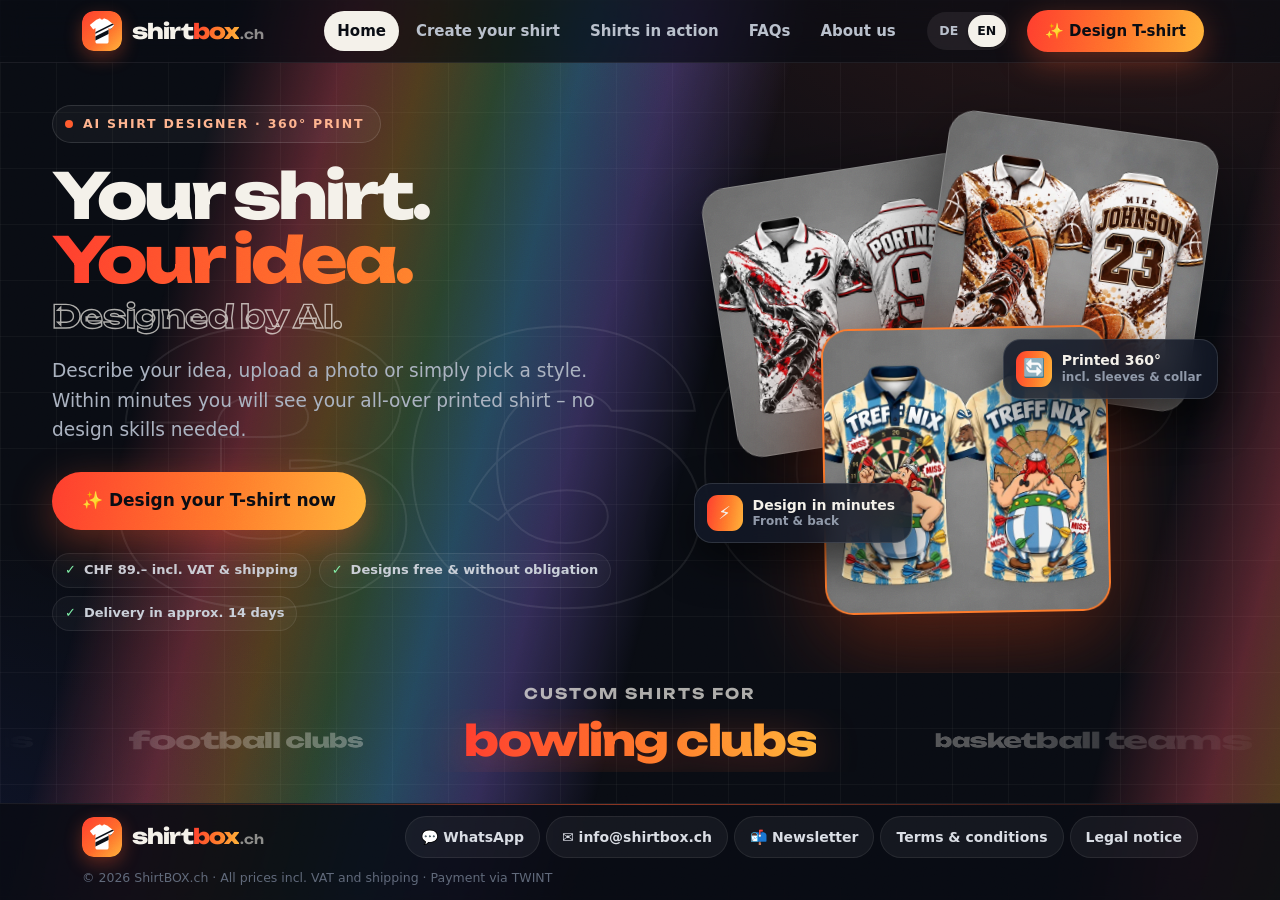
==== index.html @ 546b7f2f "Add files via upload" ====
<!DOCTYPE html>
<html lang="de-CH">
<head>
<meta charset="utf-8"/>
<meta content="width=device-width, initial-scale=1" name="viewport"/>
<meta content="ShirtBOX – Ihr eigenes 360°-Shirt, von der KI gestaltet. Idee eingeben, Entwurf ansehen, bestellen. CHF 89.– inkl. MwSt. und Versand." name="description"/>
<meta content="#090c13" name="theme-color"/>
<title>ShirtBOX · Individuelle Shirts für Sport, Freizeit und Vereine</title>
<link href="shirtbox-icon.svg" rel="icon" type="image/svg+xml"/>
<link href="schrift/unbounded-latin.woff2" rel="preload" as="font" type="font/woff2" crossorigin/>
<link href="shirtbox.css?v=20261025-raster" rel="stylesheet"/>
<link href="marke.css?v=20261025-raster" rel="stylesheet"/>
<link href="home.css?v=20261025-karussell" rel="stylesheet"/>
<script>if ("scrollRestoration" in history) history.scrollRestoration = "manual";</script>
</head>
<body class="home">
<main class="shell">
<header class="masthead">
<a aria-label="ShirtBOX.ch – Startseite" class="brand" href="index.html"><img class="logo-icon" src="shirtbox-icon.svg" alt="" width="64" height="64"/><span class="logo-word">shirt<b>box</b><small>.ch</small></span></a>
<a class="admin-spot" href="https://admin.shirtbox.ch/" rel="nofollow" tabindex="-1" aria-hidden="true"></a>
<nav aria-label="Hauptnavigation"><a aria-current="page" href="index.html">Startseite</a><a href="designhilfe.html">Shirt erstellen</a><a href="shirts-live.html">Shirts live</a><a href="faq.html">FAQs</a><a href="ueber-uns.html">Über uns</a></nav>
<a class="mobile-order-shortcut" href="bestellen.html#bestellen" hidden aria-hidden="true">Zur Bestellung</a>
<div aria-label="Sprache / Language" class="language-switch"><button data-lang="de" type="button">DE</button><button data-lang="en" type="button">EN</button></div>
<a class="btn btn-primary head-cta" href="designhilfe.html">✨ T-Shirt designen</a>
</header>

<section aria-labelledby="page-title" class="hx">
<div class="hx-grid">
<div class="hx-copy">
<p class="hx-kicker"><span class="hx-dot" aria-hidden="true"></span>KI-Shirt-Designer · 360°-Druck</p>
<h1 id="page-title"><span>Ihr Shirt.</span> <span class="hx-grad">Ihre Idee.</span> <span class="hx-outline">Von der KI gestaltet.</span></h1>
<p class="hx-lead">Beschreiben Sie Ihre Idee, laden Sie ein Foto hoch oder wählen Sie einfach einen Stil. In wenigen Minuten sehen Sie Ihr rundum bedrucktes Shirt – ganz ohne Grafikkenntnisse.</p>
<div class="hx-actions">
<a class="hx-btn hx-btn-main" href="designhilfe.html">✨ Jetzt T-Shirt designen</a></div>
<ul class="hx-facts">
<li>CHF 89.– inkl. MwSt. &amp; Versand</li>
<li>Entwürfe kostenlos &amp; unverbindlich</li>
<li>Lieferung in ca. 14 Tagen</li>
</ul>
</div>
<div class="hx-stage" aria-hidden="true">
<span class="hx-360">360°</span>
<figure class="hx-card k1"><img alt="" src="bilder/portner-vorschau.webp?v=20261024" width="800" height="800"/></figure>
<figure class="hx-card k2"><img alt="" src="bilder/mike-johnson-vorschau.webp?v=20261024" width="800" height="800"/></figure>
<figure class="hx-card k3"><img alt="" src="bilder/treff-nix-vorschau.webp?v=20261024" width="800" height="800"/></figure>
<div class="hx-badge q1"><span>⚡</span><div>Entwurf in Minuten<small>Vorder- &amp; Rückseite</small></div></div>
<div class="hx-badge q2"><span>🔄</span><div>360° bedruckt<small>inkl. Ärmel &amp; Kragen</small></div></div>
</div>
</div>
</section>

<section class="occ" aria-label="Für jeden Anlass das passende Shirt">
<p class="occ-title">Individuelle Shirts für</p>
<div class="occ-carousel"><ul class="occ-track"><li>Darts-Teams</li><li>Fussballvereine</li><li>Kegelclubs</li><li>Basketball-Teams</li><li>Handball-Teams</li><li>Turniere</li><li>Geburtstage</li><li>Polterabende</li><li>Firmenevents</li><li>Familien</li><li>Geschenke</li></ul></div>
</section>



<footer class="site-footer">
<div class="footer-inner">
<a aria-label="ShirtBOX.ch – Startseite" class="brand" href="index.html"><img class="logo-icon" src="shirtbox-icon.svg" alt="" width="64" height="64" loading="lazy"/><span class="logo-word">shirt<b>box</b><small>.ch</small></span></a>
<nav class="footer-links" aria-label="Kontakt und Rechtliches"><a class="wa" href="https://wa.me/41764690100" rel="noopener" target="_blank">💬 WhatsApp</a><a href="mailto:info@shirtbox.ch">✉️ info@shirtbox.ch</a><a href="newsletter.html">📬 Newsletter</a><a href="agb.html">AGB</a><a href="impressum.html">Impressum</a></nav>
</div>
<p class="footer-legal"><a class="footer-admin" href="https://admin.shirtbox.ch/" rel="nofollow">© 2026 ShirtBOX.ch</a> · Alle Preise inkl. MwSt. und Versand · Bezahlung per TWINT</p>
</footer>
</main>

<script defer="" src="navigation.js?v=20261023-neu"></script>
<script defer="" src="language.js?v=20261025-anlass"></script>
<script defer="" src="hero-karten.js?v=20261025-karussell"></script>
</body>
</html>
---- shirtbox.css ----
/* ShirtBOX Design-System 2026 – dunkel, sportlich, Orange.
   Gilt für alle Seiten. Designer (gestalter.css) und Bestellung (bestellung.css) bauen darauf auf.
   --ink ist die Textfarbe (hell), --solid die dunkle Füllfläche, --on-accent der Text auf Orange. */
:root{
  color-scheme:dark;
  --bg:#090c13;--surface:#121826;--surface-2:#0f141f;--ink:#f4f1ea;--ink-2:#aab2c0;--ink-3:#7d8796;
  --line:#ffffff17;--line-2:#ffffff2b;--solid:#232b3b;--on-accent:#090c13;
  --accent:#ff5b2e;--accent-hover:#ff7a54;--accent-soft:#ff5b2e24;
  --fire:linear-gradient(100deg,#ff3d2e,#ff7a2b 55%,#ffb43a);
  --blue:#7d9bff;--blue-soft:#3b5bff26;--sand:#3a3122;--mint:#3ddc8a;--mint-soft:#1f9d6126;--warn:#f4b000;--error:#ff6b5e;
  --radius:20px;--radius-sm:12px;--shadow:0 1px 0 #ffffff0a inset,0 10px 30px #00000059;--shadow-lg:0 1px 0 #ffffff0f inset,0 30px 70px #000000a6;
  --font:"Inter","Segoe UI Variable Text","Segoe UI",system-ui,-apple-system,"Helvetica Neue",Arial,sans-serif;
  --display:"Unbounded","Segoe UI Variable Display","Segoe UI",system-ui,-apple-system,"Helvetica Neue",Arial,sans-serif;
  --wrap:1180px;--gutter:clamp(16px,4vw,32px);
}
*,*::before,*::after{box-sizing:border-box}
/* Feines Raster, orange und blaue Lichtflecken hinter jeder Seite. Der Hintergrund liegt auf html, damit der Regenbogen-Wind (body::after) dazwischen Platz hat. */
html{scroll-behavior:smooth;-webkit-text-size-adjust:100%;background:linear-gradient(#ffffff09 1px,transparent 1px) 0 0/56px 56px fixed,linear-gradient(90deg,#ffffff09 1px,transparent 1px) 0 0/56px 56px fixed,radial-gradient(900px 600px at 85% -10%,#ff5b2e26,transparent 70%) fixed,radial-gradient(800px 600px at -10% 105%,#3b5bff1f,transparent 70%) fixed,var(--bg)}
body{margin:0;background:transparent;color:var(--ink);font:16px/1.6 var(--font);-webkit-font-smoothing:antialiased;overflow-x:hidden}
/* Regenbogen-Wind: feine, helle Farbschleier ziehen langsam von rechts nach links über den Hintergrund. */
body::after{content:"";position:fixed;top:-10vh;left:0;z-index:-1;width:300vw;height:120vh;pointer-events:none;
  background:repeating-linear-gradient(105deg,transparent 0,transparent 20vw,#ff5b6a52 29vw,#ffb43a4a 35vw,#9dff8a3a 41vw,#5ec8ff52 47vw,#9b7bff4a 54vw,transparent 63vw,transparent 80vw);
  animation:sbWind 26s linear infinite;will-change:transform}
@keyframes sbWind{from{transform:translate3d(0,0,0)}to{transform:translate3d(-80vw,0,0)}}
@media(prefers-reduced-motion:reduce){body::after{animation:none}}
/* Feiner 360°-Schriftzug als Wasserzeichen hinter allen Seiten (bleibt beim Scrollen stehen). */
html::after{content:"360°";position:fixed;left:50%;top:52%;z-index:-1;transform:translate(-50%,-50%);pointer-events:none;user-select:none;
  font-family:"Unbounded","Segoe UI",system-ui,sans-serif;font-size:clamp(120px,28vw,560px);font-weight:900;letter-spacing:-.06em;line-height:1;white-space:nowrap;
  color:transparent;-webkit-text-stroke:2px #ffffff14}
@media(max-width:700px){html::after{font-size:36vw;-webkit-text-stroke:1.5px #ffffff1f}}
/* Feine Körnung gegen den sterilen Look. */
body::before{content:"";position:fixed;inset:0;z-index:200;pointer-events:none;opacity:.07;mix-blend-mode:overlay;background-image:url("data:image/svg+xml,%3Csvg xmlns='http://www.w3.org/2000/svg' width='160' height='160'%3E%3Cfilter id='n'%3E%3CfeTurbulence type='fractalNoise' baseFrequency='.85' numOctaves='3' stitchTiles='stitch'/%3E%3C/filter%3E%3Crect width='100%25' height='100%25' filter='url(%23n)'/%3E%3C/svg%3E")}
img,video{max-width:100%;height:auto}
a{color:#ff9a6e;text-underline-offset:3px}
a:hover{color:var(--ink)}
h1,h2,h3{font-family:var(--display);color:var(--ink);line-height:1.08;letter-spacing:-.03em;margin:0 0 .5em}
h1{font-size:clamp(32px,5vw,60px);font-weight:800;letter-spacing:-.05em}
h2{font-size:clamp(24px,3.4vw,42px);font-weight:800;letter-spacing:-.045em}
h3{font-size:20px;font-weight:750;letter-spacing:-.01em}
p{margin:0 0 1em}
[hidden]{display:none!important}
:focus-visible{outline:3px solid var(--blue);outline-offset:3px;border-radius:6px}
html[lang=en] [data-only=de],html:not([lang=en]) [data-only=en]{display:none!important}
.sr-only{position:absolute!important;width:1px;height:1px;overflow:hidden;clip:rect(0 0 0 0);white-space:nowrap}
.trap{position:absolute!important;left:-9999px;width:1px;height:1px;overflow:hidden}
.wrap{max-width:var(--wrap);margin:0 auto;padding:0 var(--gutter)}
.shell{display:block}

/* Knöpfe */
.btn{display:inline-flex;align-items:center;justify-content:center;gap:8px;min-height:52px;padding:0 26px;border:0;border-radius:999px;font:inherit;font-size:17px;font-weight:800;text-decoration:none;cursor:pointer;transition:transform .15s,background .15s,box-shadow .15s}
.btn-primary{background:var(--fire);color:var(--on-accent);box-shadow:0 10px 32px #ff5b2e59}
.btn-primary:hover{background:var(--fire);color:var(--on-accent);transform:translateY(-2px);box-shadow:0 16px 44px #ff5b2e80}
.btn-dark{background:var(--solid);color:#fff}
.btn-dark:hover{background:#2a3346;color:#fff;transform:translateY(-2px)}
.btn-ghost{background:transparent;color:var(--ink);box-shadow:inset 0 0 0 2px var(--line-2)}
.btn-ghost:hover{box-shadow:inset 0 0 0 2px var(--ink);color:var(--ink)}
.btn-lg{min-height:60px;padding:0 32px;font-size:18px}
.kicker,.hero-kicker,.result-label{display:inline-flex;align-items:center;gap:8px;margin:0 0 14px;padding:6px 12px;border-radius:999px;background:var(--accent-soft);color:#ffb48f;font-size:12.5px;font-weight:800;letter-spacing:.08em;text-transform:uppercase}

/* Kopfzeile */
.masthead{position:sticky;top:0;z-index:100;display:flex;align-items:center;gap:18px;max-width:none;margin:0;padding:10px max(var(--gutter),calc((100vw - var(--wrap))/2 + var(--gutter)));background:#090c13b8;backdrop-filter:saturate(1.4) blur(14px);-webkit-backdrop-filter:saturate(1.4) blur(14px);border-bottom:1px solid #ffffff12}
.masthead nav{display:flex;align-items:center;gap:4px;margin-left:auto}
.masthead nav a{padding:8px 13px;border-radius:999px;color:var(--ink-2);font-size:15px;font-weight:650;text-decoration:none;white-space:nowrap;transition:background .15s,color .15s}
.masthead nav a:hover{background:#ffffff12;color:var(--ink)}
.masthead nav a[aria-current=page]{background:var(--ink);color:var(--bg)}
.masthead nav .order-return-link{background:var(--mint-soft);color:#7ff0a8}
.masthead nav .order-return-link:hover{background:#1d4a35;color:#7ff0a8}
.mobile-order-shortcut{display:none!important}
.language-switch{display:flex;flex:none;padding:3px;border-radius:999px;background:#ffffff12}
.language-switch button{min-width:38px;min-height:32px;padding:0 9px;border:0;border-radius:999px;background:transparent;color:var(--ink-2);font:inherit;font-size:12.5px;font-weight:800;cursor:pointer}
.language-switch button.active{background:var(--ink);color:var(--bg);box-shadow:0 1px 3px #00000066}
.head-cta{flex:none;min-height:42px;padding:0 18px;font-size:15px}
@media(max-width:1040px){.head-cta{display:none}}
@media(max-width:860px){
  .masthead{flex-wrap:wrap;gap:8px 12px;padding-top:8px;padding-bottom:6px}
  .language-switch{margin-left:auto}
  .masthead nav{order:3;width:calc(100% + 2*var(--gutter));margin:0 calc(-1*var(--gutter));padding:2px var(--gutter) 4px;overflow-x:auto;scrollbar-width:none;gap:6px}
  .masthead nav::-webkit-scrollbar{display:none}
  .masthead nav a{padding:7px 13px;font-size:14px;background:#ffffff0d}
}

/* Logo und Fusszeile: siehe marke.css */

/* Abschnitte */
.section{padding:clamp(56px,8vw,104px) 0}
.section-head{max-width:720px;margin:0 auto clamp(28px,4vw,48px);text-align:center}
.section-head p{color:var(--ink-2);font-size:clamp(16px,1.6vw,19px)}
.section-cta{display:flex;justify-content:center;gap:12px;flex-wrap:wrap;margin-top:clamp(28px,4vw,44px)}
.section-white{background:var(--surface)}
.section-dark{background:var(--solid);color:#d5dbe3}
.section-dark h2,.section-dark h3{color:#fff}

/* Startseite – Hero */
.hero{position:relative;overflow:hidden;padding:clamp(36px,6vw,80px) 0 clamp(48px,7vw,96px)}
.hero::before{content:"";position:absolute;inset:-30% -10% auto auto;width:720px;height:720px;border-radius:50%;background:radial-gradient(circle,#ff5b2e2e,transparent 65%);pointer-events:none}
.hero::after{content:"";position:absolute;inset:auto auto -40% -15%;width:640px;height:640px;border-radius:50%;background:radial-gradient(circle,#2457e61f,transparent 65%);pointer-events:none}
.hero-grid{position:relative;z-index:1;display:grid;grid-template-columns:1.05fr .95fr;gap:clamp(28px,5vw,64px);align-items:center}
.hero h1 .hl{background:linear-gradient(100deg,var(--accent),#ff9a3d);-webkit-background-clip:text;background-clip:text;color:transparent}
.hero-lead{max-width:560px;color:var(--ink-2);font-size:clamp(17px,1.8vw,20px)}
.hero-actions{display:flex;flex-wrap:wrap;gap:12px;margin:28px 0 26px}
.hero-facts{display:flex;flex-wrap:wrap;gap:8px 20px;margin:0;padding:0;list-style:none;color:var(--ink-2);font-size:14.5px;font-weight:600}
.hero-facts li::before{content:"✓";display:inline-grid;place-items:center;width:20px;height:20px;margin-right:7px;border-radius:50%;background:var(--mint-soft);color:var(--mint);font-size:12px;font-weight:900}
.hero-visual{position:relative;height:clamp(340px,40vw,500px)}
.hero-card{position:absolute;width:62%;margin:0;border-radius:22px;overflow:hidden;background:#737373;box-shadow:var(--shadow-lg);border:6px solid #fff}
.hero-card img{display:block;width:100%;aspect-ratio:1/1;object-fit:cover}
.hero-card.c1{left:0;top:12%;transform:rotate(-7deg)}
.hero-card.c2{right:0;top:0;transform:rotate(6deg)}
.hero-card.c3{left:21%;bottom:0;width:58%;transform:rotate(-1deg);z-index:2}
.hero-badge{position:absolute;z-index:3;display:flex;align-items:center;gap:10px;padding:10px 14px;border-radius:16px;background:#fff;box-shadow:var(--shadow-lg);font-size:14px;font-weight:700;line-height:1.25;animation:float 5s ease-in-out infinite}
.hero-badge span{font-size:22px}
.hero-badge small{display:block;color:var(--ink-3);font-weight:600;font-size:12px}
.hero-badge.b1{left:-4%;bottom:16%}
.hero-badge.b2{right:-2%;top:46%;animation-delay:-2.5s}
@keyframes float{50%{transform:translateY(-8px)}}
@media(prefers-reduced-motion:reduce){.hero-badge{animation:none}}
@media(max-width:900px){
  .hero-grid{grid-template-columns:1fr}
  .hero-copy{text-align:center}
  .hero-lead{margin-left:auto;margin-right:auto}
  .hero-actions,.hero-facts{justify-content:center}
  .hero-visual{max-width:460px;width:100%;margin:0 auto;height:min(92vw,420px)}
}
@media(max-width:520px){.hero-actions .btn{width:100%}.hero-badge.b1{left:0}.hero-badge.b2{right:0}}

/* Schritte */
.steps{display:grid;grid-template-columns:repeat(3,1fr);gap:18px;margin:0;padding:0;list-style:none;counter-reset:step}
.step{position:relative;padding:30px 26px 28px;border-radius:var(--radius);background:var(--surface);border:1px solid var(--line);box-shadow:var(--shadow)}
.step-num{display:grid;place-items:center;width:52px;height:52px;margin-bottom:18px;border-radius:16px;background:var(--solid);color:#fff;font-family:var(--display);font-size:24px;font-weight:850}
.step:nth-child(2) .step-num{background:var(--fire);color:var(--on-accent)}
.step:nth-child(3) .step-num{background:var(--blue)}
.step p{margin:0;color:var(--ink-2)}
.step-emoji{position:absolute;top:24px;right:24px;font-size:30px}
@media(max-width:820px){.steps{grid-template-columns:1fr}}

/* Anlässe */
.chips{display:flex;flex-wrap:wrap;justify-content:center;gap:10px;max-width:900px;margin:0 auto}
.chip{display:inline-flex;align-items:center;gap:8px;padding:11px 18px;border-radius:999px;background:var(--surface);border:1px solid var(--line);box-shadow:var(--shadow);font-weight:700;font-size:15.5px;color:var(--ink);text-decoration:none;transition:transform .15s,border-color .15s}
.chip:hover{transform:translateY(-2px);border-color:var(--accent);color:var(--ink)}

/* Karussell */
.box-carousel{max-width:100%;margin:0 auto}
.box-stage{position:relative;height:clamp(300px,36vw,440px);max-width:980px;margin:0 auto;overflow:hidden}
.box-gallery{position:absolute;inset:0;touch-action:pan-y;outline-offset:-5px}
.box-item{position:absolute;left:50%;top:10px;width:clamp(170px,26vw,290px);height:clamp(240px,30vw,360px);padding:0;border:0;background:transparent;cursor:pointer;will-change:transform}
.box-item img{display:block;width:100%;height:100%;object-fit:contain;filter:drop-shadow(0 18px 22px #0e1a2b33)}
.carousel-hint{margin:10px 0 0;text-align:center;color:var(--ink-3);font-size:14px}
.box-viewer{width:min(1000px,96vw);max-height:92vh;padding:16px;border:0;border-radius:24px;background:var(--surface);box-shadow:var(--shadow-lg)}
.box-viewer::backdrop{background:#0e1a2bd9;backdrop-filter:blur(4px)}
.box-viewer-top{display:flex;justify-content:flex-end}
.box-viewer-top button{min-height:44px;padding:0 18px;border:0;border-radius:999px;background:var(--solid);color:#fff;font:inherit;font-weight:700;cursor:pointer}
.box-viewer-images{text-align:center}
.box-viewer-images figure{margin:0}
.box-viewer-images img{width:auto;max-width:100%;max-height:76vh;object-fit:contain}
@media(max-width:600px){.box-stage{height:290px}.box-item{width:180px;height:240px}}

/* Qualität */
.features{display:grid;grid-template-columns:repeat(4,1fr);gap:16px}
.feature{padding:26px 22px;border-radius:var(--radius);background:#ffffff0d;border:1px solid #ffffff1a}
.feature-icon{display:grid;place-items:center;width:48px;height:48px;margin-bottom:16px;border-radius:14px;background:#ffffff14;font-size:24px}
.feature h3{font-size:18px;margin-bottom:6px}
.feature p{margin:0;color:#aab4c2;font-size:15px}
.section-dark .kicker{background:#ff5b2e26;color:#ff9a7a}
.section-dark .section-head p{color:#aab4c2}
.live-teaser{display:flex;align-items:center;justify-content:space-between;gap:20px;flex-wrap:wrap;margin-top:24px;padding:22px 26px;border-radius:var(--radius);background:var(--fire);color:var(--on-accent)}
.live-teaser strong{display:block;font-size:20px}
.live-teaser p{margin:0;font-weight:600}
@media(max-width:960px){.features{grid-template-columns:1fr 1fr}}
@media(max-width:520px){.features{grid-template-columns:1fr}}

/* Preise */
.pricing{display:grid;grid-template-columns:1fr 1fr;gap:20px;max-width:940px;margin:0 auto}
.price-card{padding:32px;border-radius:24px;background:var(--surface);border:1px solid var(--line);box-shadow:var(--shadow)}
.price-card.main{background:var(--solid);color:#d5dbe3;border-color:var(--ink)}
.price-card.main h3{color:#fff}
.price-big{display:flex;align-items:baseline;gap:10px;margin:8px 0 4px;font-family:var(--display);font-size:clamp(46px,6vw,64px);font-weight:850;letter-spacing:-.04em;color:#fff;line-height:1}
.price-big small{font-size:17px;font-weight:600;letter-spacing:0;color:#aab4c2}
.price-list{margin:22px 0 26px;padding:0;list-style:none}
.price-list li{display:flex;gap:10px;padding:7px 0;font-size:15.5px}
.price-list li::before{content:"✓";color:var(--accent);font-weight:900}
.price-table{width:100%;border-collapse:collapse;font-size:16px}
.price-table td{padding:12px 0;border-bottom:1px solid var(--line)}
.price-table td:last-child{text-align:right;font-weight:800}
.price-table tr:last-child td{border-bottom:0}
.price-note{margin:16px 0 0;color:var(--ink-3);font-size:14px}
.price-card .btn{width:100%}
@media(max-width:760px){.pricing{grid-template-columns:1fr}.price-card{padding:26px 22px}}

/* Fragen (Akkordeon, überall gleich) */
.faq-list{max-width:820px;margin:0 auto}
details{border-bottom:1px solid var(--line)}
details summary{position:relative;display:block;padding:20px 48px 20px 0;font-weight:750;font-size:17px;cursor:pointer;list-style:none}
details summary::-webkit-details-marker{display:none}
details summary::after{content:"+";position:absolute;right:4px;top:50%;display:grid;place-items:center;width:32px;height:32px;margin-top:-16px;border-radius:50%;background:#ffffff12;font-size:20px;font-weight:500;transition:transform .2s,background .2s}
details[open] summary::after{transform:rotate(45deg);background:var(--fire);color:var(--on-accent)}
details>p{margin:0 0 20px;color:var(--ink-2)}

/* Abschluss-Band */
.cta-band{position:relative;overflow:hidden;padding:clamp(48px,7vw,80px) clamp(24px,5vw,64px);border-radius:32px;background:var(--solid);color:#c5ccd6;text-align:center}
.cta-band::before{content:"";position:absolute;inset:-50% -20% auto auto;width:560px;height:560px;border-radius:50%;background:radial-gradient(circle,#ff5b2e55,transparent 65%)}
.cta-band>*{position:relative}
.cta-band h2{color:#fff}
.cta-band p{max-width:560px;margin:0 auto 28px;font-size:18px}
.cta-band .help{margin:22px 0 0;font-size:15px}
.cta-band .help a{color:#fff}

/* FAQ-Seite */
.page-head{padding:clamp(36px,6vw,72px) 0 clamp(24px,4vw,40px);text-align:center}
.page-head p{max-width:640px;margin:0 auto;color:var(--ink-2);font-size:clamp(16px,1.6vw,19px)}
.faq{max-width:var(--wrap);margin:0 auto;padding:0 var(--gutter) clamp(56px,8vw,96px)}
.faq-head{padding:clamp(36px,6vw,64px) 0 clamp(24px,4vw,40px);text-align:center}
.faq-head p{color:var(--ink-2);font-size:clamp(16px,1.6vw,19px)}
.faq-grid{display:grid;grid-template-columns:minmax(0,1fr) 340px;gap:28px;align-items:start}
.faq-panel{margin-bottom:18px;padding:8px 28px 8px;border-radius:var(--radius);background:var(--surface);border:1px solid var(--line);box-shadow:var(--shadow)}
.faq-panel h2{margin:22px 0 4px;font-size:22px;letter-spacing:-.02em}
.faq-panel details:last-child{border-bottom:0}
.faq-aside{position:sticky;top:96px;padding:28px;border-radius:24px;background:var(--solid);color:#c5ccd6}
.faq-aside h2{color:#fff;font-size:26px}
.faq-price{display:grid;gap:2px;margin:18px 0 22px;padding:16px;border-radius:16px;background:#ffffff0d}
.faq-price strong{font-family:var(--display);font-size:36px;color:#fff;letter-spacing:-.03em}
.faq-price span{font-size:14px}
.faq-cta,.faq-contact{display:flex;align-items:center;justify-content:center;min-height:52px;border-radius:999px;font-weight:800;text-decoration:none}
.faq-cta{background:var(--fire);color:var(--on-accent)}
.faq-cta:hover{background:var(--fire);color:var(--on-accent)}
.faq-contact{margin-top:10px;color:#fff;box-shadow:inset 0 0 0 2px #ffffff33}
.faq-contact:hover{color:#fff;box-shadow:inset 0 0 0 2px #fff}
@media(max-width:900px){.faq-grid{grid-template-columns:1fr}.faq-aside{position:static}.faq-panel{padding:6px 18px}}

/* Shirts live */
.live{display:grid;grid-template-columns:minmax(0,.9fr) minmax(0,1.1fr);gap:clamp(28px,5vw,64px);align-items:center;max-width:var(--wrap);margin:0 auto;padding:clamp(36px,6vw,80px) var(--gutter)}
.live-video video{display:block;width:100%;height:auto;aspect-ratio:720/966;object-fit:cover;border-radius:28px;background:var(--solid);box-shadow:var(--shadow-lg)}
.live-lead{color:var(--ink-2);font-size:clamp(17px,1.8vw,20px)}
.live-facts{display:grid;gap:12px;margin:26px 0 30px;padding:0;list-style:none}
.live-facts li{display:grid;grid-template-columns:auto 1fr;column-gap:14px;padding:16px 18px;border-radius:16px;background:var(--surface);border:1px solid var(--line)}
.live-facts li::before{content:"✓";grid-row:span 2;display:grid;place-items:center;width:34px;height:34px;border-radius:10px;background:var(--mint-soft);color:var(--mint);font-weight:900}
.live-facts strong{font-size:17px}
.live-facts span{color:var(--ink-2);font-size:15px}
.live-cta{display:inline-flex;align-items:center;min-height:58px;padding:0 30px;border-radius:999px;background:var(--fire);color:var(--on-accent);font-size:18px;font-weight:800;text-decoration:none;box-shadow:0 8px 24px #ff5b2e45}
.live-cta:hover{background:var(--fire);color:var(--on-accent)}
@media(max-width:820px){.live{grid-template-columns:1fr}.live-video{max-width:420px;margin:0 auto}.live-copy{text-align:center}.live-facts{text-align:left}}

/* Über uns */
.about-us{max-width:var(--wrap);margin:0 auto;padding:clamp(36px,6vw,72px) var(--gutter) clamp(56px,8vw,96px)}
.about-intro{display:grid;grid-template-columns:1.1fr .9fr;gap:clamp(28px,5vw,56px);align-items:center;margin-bottom:clamp(36px,5vw,64px)}
.about-portrait{margin:0}
.about-portrait img{display:block;width:100%;border-radius:28px;box-shadow:var(--shadow-lg)}
.about-portrait figcaption{margin-top:12px;color:var(--ink-3);font-size:14px;font-weight:600;text-align:center}
.about-intro-copy h2{font-size:clamp(36px,5vw,58px)}
.about-lead{font-family:var(--display);font-size:clamp(22px,2.6vw,30px);font-weight:750;line-height:1.25;letter-spacing:-.02em}
.about-intro-copy p:not(.about-lead):not(.hero-kicker){color:var(--ink-2);font-size:18px}
.about-story{display:grid;grid-template-columns:repeat(3,1fr);gap:18px}
.about-story article{padding:28px 26px;border-radius:var(--radius);background:var(--surface);border:1px solid var(--line);box-shadow:var(--shadow)}
.about-story h3{font-size:22px}
.about-story p{color:var(--ink-2);margin-bottom:.8em}
.about-story blockquote{margin:16px 0 0;padding:16px 18px;border-radius:14px;background:var(--accent-soft);color:#ffb48f;font-size:18px;font-weight:750}
.about-finish{margin-top:clamp(36px,5vw,56px);padding:clamp(36px,6vw,64px) 24px;border-radius:32px;background:var(--solid);color:#c5ccd6;text-align:center;font-size:18px}
.about-finish p{margin:0 0 6px}
.about-motto{margin-top:18px!important;font-family:var(--display);font-size:clamp(26px,3.6vw,42px);font-weight:850;letter-spacing:-.03em;color:#fff}
.about-game-on{color:var(--accent);font-size:22px;font-weight:800}
@media(max-width:900px){.about-intro,.about-story{grid-template-columns:1fr}}

/* Rechtliches und Danke */
.legal-page,.result{width:calc(100% - 2*var(--gutter));max-width:820px;margin:clamp(28px,5vw,56px) auto clamp(56px,8vw,96px);padding:clamp(28px,5vw,48px);border-radius:24px;background:var(--surface);border:1px solid var(--line);box-shadow:var(--shadow)}
.legal-page h1,.result h1{font-size:clamp(32px,5vw,48px)}
.legal-page h2{margin-top:32px;font-size:22px;letter-spacing:-.02em}
.legal-page section h2:first-child{margin-top:28px}
.legal-page p{color:var(--ink-2)}
.legal-back,.top-home-link{display:inline-block;margin-bottom:18px;color:var(--ink-3);font-weight:700;text-decoration:none}
.legal-back:hover{color:var(--ink)}
.legal-draft{padding:14px 16px;border-radius:12px;background:#3a2f12;border:1px solid #7a6420;color:#ffd67a!important}
.seller-address{margin:12px 0;padding:16px 18px;border-radius:14px;background:var(--surface-2);border:1px solid var(--line);font-style:normal;line-height:1.6}
.legal-actions{display:flex;flex-wrap:wrap;gap:8px 16px;margin-top:32px;padding-top:20px;border-top:1px solid var(--line)}
.result{text-align:center}
.result .top-home-link{display:none}
.result p{color:var(--ink-2);font-size:18px}
.result strong{color:var(--ink)}
.result-icon{display:grid;place-items:center;width:84px;height:84px;margin:0 auto 18px;border-radius:50%;background:var(--mint-soft);font-size:42px}
.thankyou-steps{display:grid;gap:10px;max-width:520px;margin:28px auto;padding:0;list-style:none;text-align:left}
.thankyou-steps li{display:flex;gap:14px;align-items:flex-start;padding:16px 18px;border-radius:16px;background:var(--surface-2);border:1px solid var(--line);font-size:16px;color:var(--ink-2)}
.thankyou-steps b{display:grid;place-items:center;flex:none;width:30px;height:30px;border-radius:50%;background:var(--solid);color:#fff;font-size:14px}
.result-actions{display:flex;justify-content:center;flex-wrap:wrap;gap:12px;margin-top:24px}

/* Formular-Grundlagen */
input,select,textarea,button{font:inherit;color:inherit}
input:not([type]),input[type=text],input[type=email],input[type=tel],input[type=number],select,textarea{width:100%;min-height:50px;padding:12px 14px;border:1.5px solid var(--line-2);border-radius:var(--radius-sm);background:var(--surface);color:var(--ink);font-size:16px;line-height:1.4;transition:border-color .15s,box-shadow .15s}
input:focus,select:focus,textarea:focus{outline:0;border-color:var(--blue);box-shadow:0 0 0 4px #2457e626}
input::placeholder,textarea::placeholder{color:#9aa2ae}
select{appearance:none;-webkit-appearance:none;padding-right:38px;background-image:url("data:image/svg+xml,%3Csvg xmlns='http://www.w3.org/2000/svg' width='12' height='8' viewBox='0 0 12 8'%3E%3Cpath d='M1 1l5 5 5-5' fill='none' stroke='%23f4f1ea' stroke-width='2'/%3E%3C/svg%3E");background-repeat:no-repeat;background-position:right 14px center}
input[type=checkbox]{accent-color:var(--mint)}
---- marke.css ----
/* ShirtBOX Marke – Logo und Fusszeile, auf allen Seiten gleich. */
@font-face{font-family:"Unbounded";font-style:normal;font-weight:500 900;font-display:swap;src:url(schrift/unbounded-latin.woff2) format("woff2")}

/* Logo: Symbol + Wortmarke. Farbe der Wortmarke folgt dem Hintergrund (currentColor). */
.brand{display:inline-flex;align-items:center;gap:10px;flex:none;color:#f4f1ea;text-decoration:none!important}
.brand:hover{color:inherit}
.logo-icon{display:block;width:40px;height:40px;flex:none;border-radius:12px;box-shadow:0 6px 18px #ff5b2e55;transition:transform .35s cubic-bezier(.3,1.6,.5,1)}
.brand:hover .logo-icon{transform:rotate(-8deg) scale(1.06)}
.logo-word{font-family:"Unbounded","Segoe UI",system-ui,sans-serif;font-size:21px;font-weight:800;letter-spacing:-.04em;line-height:1;white-space:nowrap}
.logo-word b{font-weight:800;background:linear-gradient(100deg,#ff3d2e,#ff7a2b 55%,#ffb43a);-webkit-background-clip:text;background-clip:text;color:transparent}
.logo-word small{margin-left:1px;font-size:.62em;font-weight:600;letter-spacing:0;opacity:.55}
/* Ältere dunkle Seite (Eigenes Bild): helle Wortmarke, Fremdstile der alten Fusszeile neutralisieren. */
body.simple-home .brand{color:#f4f1ea!important}
body.simple-home .site-footer{position:relative!important;bottom:auto!important;display:block!important;max-width:none!important;margin:40px 0 0!important;padding:0!important;border:0!important;border-radius:0!important;box-shadow:none!important;background:#090c13!important;font-size:inherit!important}
body.simple-home{background:linear-gradient(#ffffff09 1px,transparent 1px) 0 0/56px 56px fixed,linear-gradient(90deg,#ffffff09 1px,transparent 1px) 0 0/56px 56px fixed,radial-gradient(900px 600px at 85% -10%,#ff5b2e26,transparent 70%),radial-gradient(800px 600px at -10% 105%,#3b5bff1f,transparent 70%) fixed,#090c13!important}
body.simple-home .site-footer .brand,body.simple-home .site-footer .logo-word{color:#f4f1ea!important;opacity:1!important}
body.simple-home .footer-inner{justify-content:space-between!important;text-align:left!important}
body.simple-home .footer-legal{text-align:left!important}
body.simple-home [data-lang].active{background:#ff7a2b!important;border-color:#ff7a2b!important;color:#090c13!important}
@media(max-width:860px){.logo-icon{width:34px;height:34px;border-radius:10px}.logo-word{font-size:18px}}

/* Fusszeile: eine schlanke Zeile – Logo, Kontakt, Rechtliches. */
.site-footer{position:relative;margin:0;background:#090c13;color:#9aa3b2;overflow:hidden}
.site-footer::before{content:"";position:absolute;inset:0 0 auto;height:1px;background:linear-gradient(90deg,transparent,#ff5b2e88,transparent)}
.footer-inner{display:flex;align-items:center;justify-content:space-between;gap:20px 32px;flex-wrap:wrap;max-width:1180px;margin:0 auto;padding:34px clamp(16px,4vw,32px) 22px}
.site-footer .brand{color:#f4f1ea}
.footer-links{display:flex;flex-wrap:wrap;gap:6px}
.footer-links a{display:inline-flex;align-items:center;gap:7px;padding:9px 15px;border-radius:999px;background:#ffffff0d;border:1px solid #ffffff14;color:#d9dde4;font-size:14px;font-weight:650;text-decoration:none;transition:background .15s,border-color .15s,color .15s}
.footer-links a:hover{background:#ff5b2e;border-color:#ff5b2e;color:#090c13}
.footer-legal{max-width:1180px;margin:0 auto;padding:0 clamp(16px,4vw,32px) 28px;color:#5f6879;font-size:12.5px}
/* Unauffälliger Zugang zur Verwaltung: sieht aus wie normaler Text. */
.footer-legal .footer-admin,.footer-legal .footer-admin:hover{color:inherit!important;text-decoration:none!important;cursor:default}
@media(max-width:700px){.footer-inner{flex-direction:column;align-items:flex-start}.footer-links a{padding:8px 13px;font-size:13.5px}}
/* Fusszeile bleibt wie die Kopfzeile immer sichtbar: klebt unten am Bildschirm, bis ihr Platz am Seitenende erreicht ist. */
.site-footer{position:sticky;bottom:0;z-index:90;background:#090c13e6;-webkit-backdrop-filter:saturate(1.4) blur(14px);backdrop-filter:saturate(1.4) blur(14px);border-top:1px solid #ffffff12}
.site-footer .footer-inner{padding-top:12px;padding-bottom:10px}
.site-footer .footer-legal{padding-bottom:12px}
@media(max-width:700px){
  .site-footer .brand,.site-footer .footer-legal{display:none}
  .site-footer .footer-inner{padding:8px 12px calc(8px + env(safe-area-inset-bottom))}
  .footer-links{flex-wrap:nowrap;overflow-x:auto;width:100%;scrollbar-width:none}
  .footer-links::-webkit-scrollbar{display:none}
  .footer-links a{flex:none;padding:7px 12px;font-size:13px}
}
---- home.css ----
/* ShirtBOX Startseite – dunkel, sportlich, laut. Baut auf shirtbox.css und marke.css auf. */
body.home{
  --night:#090c13;--night-2:#121826;--paper:#f4f1ea;--muted:#9aa3b2;--muted-2:#c9cfd8;
  --fire:linear-gradient(100deg,#ff3d2e,#ff7a2b 55%,#ffb43a);
  background:transparent;color:var(--paper)}
/* Feine Körnung über der ganzen Seite gegen den "sterilen" Look. */
body.home::before{content:"";position:fixed;inset:0;z-index:200;pointer-events:none;opacity:.07;mix-blend-mode:overlay;background-image:url("data:image/svg+xml,%3Csvg xmlns='http://www.w3.org/2000/svg' width='160' height='160'%3E%3Cfilter id='n'%3E%3CfeTurbulence type='fractalNoise' baseFrequency='.85' numOctaves='3' stitchTiles='stitch'/%3E%3C/filter%3E%3Crect width='100%25' height='100%25' filter='url(%23n)'/%3E%3C/svg%3E")}
.home h1,.home h2,.home h3{color:var(--paper)}

/* Kopfzeile auf dunklem Grund */
.home .masthead{background:#090c13b8;border-bottom-color:#ffffff12}
.home .brand{color:var(--paper)}
.home .masthead nav a{color:#b9c0cc}
.home .masthead nav a:hover{background:#ffffff12;color:#fff}
.home .masthead nav a[aria-current=page]{background:var(--paper);color:var(--night)}
.home .language-switch{background:#ffffff12}
.home .language-switch button{color:#b9c0cc}
.home .language-switch button.active{background:var(--paper);color:var(--night)}
.home .head-cta{background:var(--fire);color:var(--night)}
@media(max-width:860px){.home .masthead nav a{background:#ffffff0d}}
/* Unsichtbarer Zugang zur Verwaltung: kleine Fläche direkt rechts neben dem Logo. */
.admin-spot{flex:none;align-self:stretch;width:36px;min-height:36px;margin-left:-12px;cursor:default;-webkit-tap-highlight-color:transparent}

/* Hero */
.hx{position:relative;overflow:hidden;padding:clamp(40px,6vw,84px) 0 clamp(64px,8vw,110px)}
.hx-grid{position:relative;z-index:1;display:grid;grid-template-columns:1.05fr .95fr;gap:clamp(28px,4vw,56px);align-items:center;max-width:1240px;margin:0 auto;padding:0 var(--gutter)}
.hx-kicker{display:inline-flex;align-items:center;gap:10px;margin:0 0 22px;padding:8px 16px 8px 12px;border-radius:999px;background:#ffffff0a;border:1px solid #ffffff1f;color:#ffb48f;font-size:12.5px;font-weight:800;letter-spacing:.14em;text-transform:uppercase}
.hx-dot{width:8px;height:8px;border-radius:50%;background:#ff5b2e;box-shadow:0 0 0 0 #ff5b2e99;animation:hxPulse 2s infinite}
@keyframes hxPulse{70%{box-shadow:0 0 0 10px #ff5b2e00}100%{box-shadow:0 0 0 0 #ff5b2e00}}
.hx h1{margin:0 0 26px;font-family:"Unbounded","Segoe UI",system-ui,sans-serif;font-size:clamp(36px,5.1vw,74px);font-weight:800;line-height:1.02;letter-spacing:-.05em}
.hx h1 span{display:block}
.hx-grad{background:var(--fire);-webkit-background-clip:text;background-clip:text;color:transparent;padding-bottom:.06em}
.hx-outline{margin-top:.18em;font-size:.5em;font-weight:700;letter-spacing:-.02em;color:transparent;-webkit-text-stroke:1.4px #f4f1eab3}
.hx-lead{max-width:540px;margin:0 0 30px;color:#aab2c0;font-size:clamp(16px,1.45vw,19px)}
.hx-actions{display:flex;flex-wrap:wrap;gap:12px;margin:0 0 28px}
.hx-btn{position:relative;display:inline-flex;align-items:center;justify-content:center;min-height:58px;padding:0 30px;border-radius:999px;font-size:17px;font-weight:800;text-decoration:none;overflow:hidden;transition:transform .2s,box-shadow .2s}
.hx-btn-main{background:var(--fire);color:var(--night);box-shadow:0 12px 40px #ff5b2e59}
.hx-btn-main::after{content:"";position:absolute;inset:0;background:linear-gradient(110deg,transparent 30%,#ffffff8c 50%,transparent 70%);transform:translateX(-120%);transition:transform .7s}
.hx-btn-main:hover{color:var(--night);transform:translateY(-3px);box-shadow:0 18px 50px #ff5b2e80}
.hx-btn-main:hover::after{transform:translateX(120%)}
.hx-btn-ghost{color:var(--paper);box-shadow:inset 0 0 0 2px #ffffff33}
.hx-btn-ghost:hover{color:var(--paper);box-shadow:inset 0 0 0 2px var(--paper);transform:translateY(-3px)}
.hx-facts{display:flex;flex-wrap:wrap;gap:8px;margin:0;padding:0;list-style:none}
.hx-facts li{display:inline-flex;align-items:center;gap:8px;padding:8px 14px;border-radius:999px;background:#ffffff08;border:1px solid #ffffff14;color:var(--muted-2);font-size:13.5px;font-weight:650}
.hx-facts li::before{content:"✓";color:#7ff0a8;font-weight:900}

/* Shirt-Bühne: drei Karten im Fächer, schweben leicht, fächern beim Darüberfahren auf. */
.hx-stage{position:relative;height:clamp(380px,42vw,560px);margin-top:clamp(36px,5vw,72px)}
.hx-360{display:none!important}/* ersetzt durch das seitenweite Wasserzeichen in shirtbox.css */
.hx-360-alt{position:absolute;left:50%;top:50%;translate:-50% -54%;font-family:"Unbounded",sans-serif;font-size:clamp(120px,17vw,250px);font-weight:900;letter-spacing:-.06em;line-height:1;color:transparent;-webkit-text-stroke:2px #ffffff17;white-space:nowrap;user-select:none}
.hx-card{position:absolute;width:56%;margin:0;border-radius:26px;overflow:hidden;background:#6f6f6f;border:1px solid #ffffff26;box-shadow:0 30px 80px #000000b3;transition:rotate .5s cubic-bezier(.3,1.4,.5,1),left .5s cubic-bezier(.3,1.4,.5,1),right .5s cubic-bezier(.3,1.4,.5,1);animation:hxFloat 6s ease-in-out infinite}
.hx-card img{display:block;width:100%;aspect-ratio:1/1;object-fit:cover}
.hx-card.k1{left:0;top:9%;rotate:-9deg;animation-delay:-2s}
.hx-card.k2{right:0;top:0;rotate:8deg;animation-delay:-4s}
.hx-card.k3{left:22%;bottom:0;width:58%;z-index:2;rotate:-1deg;border:0;box-shadow:0 0 0 2px #ff7a2b,0 30px 90px #ff5b2e59,0 30px 80px #000000b3}
/* Kartenwechsel (hero-karten.js): Karte dreht sich weg, neues Shirt wird aufgedeckt. transform ist frei, da Schweben und Neigung translate/rotate nutzen. */
.hx-card{transform:perspective(900px) rotateY(0);transition:rotate .5s cubic-bezier(.3,1.4,.5,1),left .5s cubic-bezier(.3,1.4,.5,1),right .5s cubic-bezier(.3,1.4,.5,1),transform .42s ease-out,filter .42s ease-out}
.hx-card.is-flipping{transform:perspective(900px) rotateY(90deg) scale(.94);filter:brightness(1.35);transition:rotate .5s cubic-bezier(.3,1.4,.5,1),left .5s cubic-bezier(.3,1.4,.5,1),right .5s cubic-bezier(.3,1.4,.5,1),transform .42s ease-in,filter .42s ease-in}
.hx-stage:hover .k1{left:-4%;rotate:-14deg}
.hx-stage:hover .k2{right:-4%;rotate:13deg}
@keyframes hxFloat{50%{translate:0 -12px}}
.hx-badge{position:absolute;z-index:3;display:flex;align-items:center;gap:10px;padding:11px 16px 11px 12px;border-radius:18px;background:#121826d9;border:1px solid #ffffff1f;-webkit-backdrop-filter:blur(12px);backdrop-filter:blur(12px);box-shadow:0 18px 40px #0009;color:var(--paper);font-size:14px;font-weight:750;line-height:1.25;animation:hxFloat 5s ease-in-out infinite}
.hx-badge span{display:grid;place-items:center;width:36px;height:36px;border-radius:11px;background:var(--fire);font-size:18px}
.hx-badge small{display:block;color:#8f98a8;font-size:12px;font-weight:600}
.hx-badge.q1{left:-5%;bottom:14%}
.hx-badge.q2{right:-3%;top:44%;animation-delay:-2.5s}

/* Anlässe: Überschrift + Karussell. Die Namen drehen sich weiter; der mittlere wird gross und leuchtet (hero-karten.js). */
.occ{position:relative;z-index:2;padding:16px 0}
.occ-title{margin:0 0 4px;padding:0 var(--gutter);font-family:"Unbounded","Segoe UI",system-ui,sans-serif;font-size:clamp(12px,1.15vw,16px);font-weight:700;letter-spacing:.14em;text-transform:uppercase;text-align:center;color:#f4f1eab3}
.occ-carousel{overflow:hidden;padding:4px 0;perspective:900px;-webkit-mask-image:linear-gradient(90deg,transparent,#000 22%,#000 78%,transparent);mask-image:linear-gradient(90deg,transparent,#000 22%,#000 78%,transparent)}
.occ-track{display:flex;align-items:center;gap:clamp(10px,2vw,28px);width:max-content;margin:0;padding:0;list-style:none;transition:transform .75s cubic-bezier(.65,0,.25,1);transform-style:preserve-3d}
.occ-track li{flex:none;font-family:"Unbounded","Segoe UI",system-ui,sans-serif;font-size:clamp(24px,min(3.3vw,5.2vh),46px);font-weight:800;letter-spacing:-.035em;line-height:1.3;white-space:nowrap;color:#f4f1ea;opacity:.32;transform:scale(.5);transition:transform .75s cubic-bezier(.3,1.45,.5,1),opacity .75s}
.occ-track li.is-left{transform:scale(.5) rotateY(45deg)}
.occ-track li.is-right{transform:scale(.5) rotateY(-45deg)}
.occ-track li.is-active{opacity:1;transform:scale(1);background:var(--fire);-webkit-background-clip:text;background-clip:text;color:transparent;filter:drop-shadow(0 6px 22px #ff5b2e59)}

/* Beispiele */
.showcase{position:relative;padding:clamp(80px,10vw,130px) 0 clamp(64px,8vw,104px);overflow:hidden}
.showcase::before{content:"";position:absolute;left:50%;top:52%;width:min(1100px,120vw);height:520px;translate:-50% -50%;border-radius:50%;background:radial-gradient(closest-side,#ff5b2e2b,transparent);pointer-events:none}
.showcase-head{position:relative;max-width:720px;margin:0 auto clamp(20px,3vw,36px);padding:0 var(--gutter);text-align:center}
.showcase-head h2{margin:0 0 12px;font-family:"Unbounded",sans-serif;font-size:clamp(28px,4.2vw,56px);font-weight:800;letter-spacing:-.045em}
.showcase-head p{margin:0;color:var(--muted)}
.home .box-stage{max-width:1100px}
.home .box-item img{filter:drop-shadow(0 26px 30px #000000d9)}
.showcase-cta{position:relative;display:flex;justify-content:center;margin-top:clamp(-40px,-3vw,0px);padding:0 var(--gutter)}

/* Nach dem Laufband folgt nur noch die Fusszeile – sie sitzt auch auf hohen Bildschirmen unten. */
.home .shell{display:flex;flex-direction:column;min-height:100vh}
.home .occ{margin-bottom:clamp(40px,6vw,70px)}
.home .site-footer{margin-top:auto}

/* Computer: Hero und Anlässe passen zusammen auf den ersten Bildschirm und stehen senkrecht mittig. Grössen richten sich nach der Bildschirmhöhe. */
@media(min-width:901px){
  .hx{flex:1;display:flex;align-items:center;padding:clamp(14px,3vh,48px) 0}
  .hx-grid{width:100%}
  .hx-kicker{margin-bottom:clamp(10px,2.2vh,22px)}
  .hx h1{font-size:clamp(34px,min(5.1vw,7vh),74px);margin-bottom:clamp(12px,2.6vh,26px)}
  .hx-lead{max-width:600px;margin-bottom:clamp(14px,3vh,30px);font-size:clamp(15px,min(1.45vw,2.2vh),19px)}
  .hx-actions{margin-bottom:clamp(12px,2.6vh,28px)}
  .hx-btn{min-height:clamp(48px,6.4vh,58px)}
  .hx-facts li{padding:6px 12px;font-size:13px}
  .hx-stage{--sh:clamp(300px,54vh,560px);height:var(--sh);width:min(100%,var(--sh));margin:0 auto}
  .occ{padding-top:clamp(4px,1vh,14px);padding-bottom:clamp(4px,1vh,14px)}
  .home .occ{margin-bottom:clamp(10px,2.4vh,40px)}
}

/* Tablet und Handy */
@media(max-width:900px){
  .hx-grid{grid-template-columns:1fr}
  .hx-copy{text-align:center}
  .hx-lead{margin-left:auto;margin-right:auto}
  .hx-actions,.hx-facts{justify-content:center}
  .hx-stage{width:100%;max-width:460px;height:min(92vw,420px);margin:0 auto}
}
/* Handy: Überschrift → wechselnde Shirts → „Jetzt T-Shirt designen“. Erklärtext, zweiter Knopf und Fakten entfallen. */
@media(max-width:700px){
  /* Alles auf einen Bildschirm: kleinere Überschrift, Bühne nach Bildschirmhöhe, kein Kicker. */
  .hx{padding:14px 0 6px}
  .hx-grid{gap:10px}
  .hx-copy{display:contents}
  .hx-kicker,.hx-lead,.hx-btn-ghost,.hx-facts{display:none}
  .hx h1{order:2;margin-bottom:0}
  .hx-stage{order:3;--sh:clamp(200px,min(76vw,38vh),330px);--sh:clamp(200px,min(76vw,38svh),330px);height:var(--sh);width:min(100%,calc(var(--sh)*1.2));margin:6px auto 4px}
  .hx-actions{order:4;margin:0}
  .hx-btn{min-height:52px}
  .home .occ{padding-top:10px;padding-bottom:6px;margin-bottom:10px}
  .occ-title{font-size:11.5px}
  .occ-track{gap:0}
  .occ-track li{font-size:clamp(20px,6.2vw,25px)}
  .occ-track li{transition:transform .75s cubic-bezier(.3,1.45,.5,1),opacity .75s,margin .75s cubic-bezier(.65,0,.25,1)}
  .occ-track li:not(.is-active){margin:0 -1.2em}
  .occ-carousel{-webkit-mask-image:linear-gradient(90deg,transparent,#000 12%,#000 88%,transparent);mask-image:linear-gradient(90deg,transparent,#000 12%,#000 88%,transparent)}
}
@media(max-width:520px){
  .hx h1{font-size:clamp(25px,7.6vw,32px)}
  .hx-actions .hx-btn{width:100%}
  .hx-badge.q1{left:0}.hx-badge.q2{right:0}
  .hx-badge{font-size:13px;padding:9px 12px 9px 9px}
}
@media(prefers-reduced-motion:reduce){.hx-card,.hx-badge,.hx-dot{animation:none}}
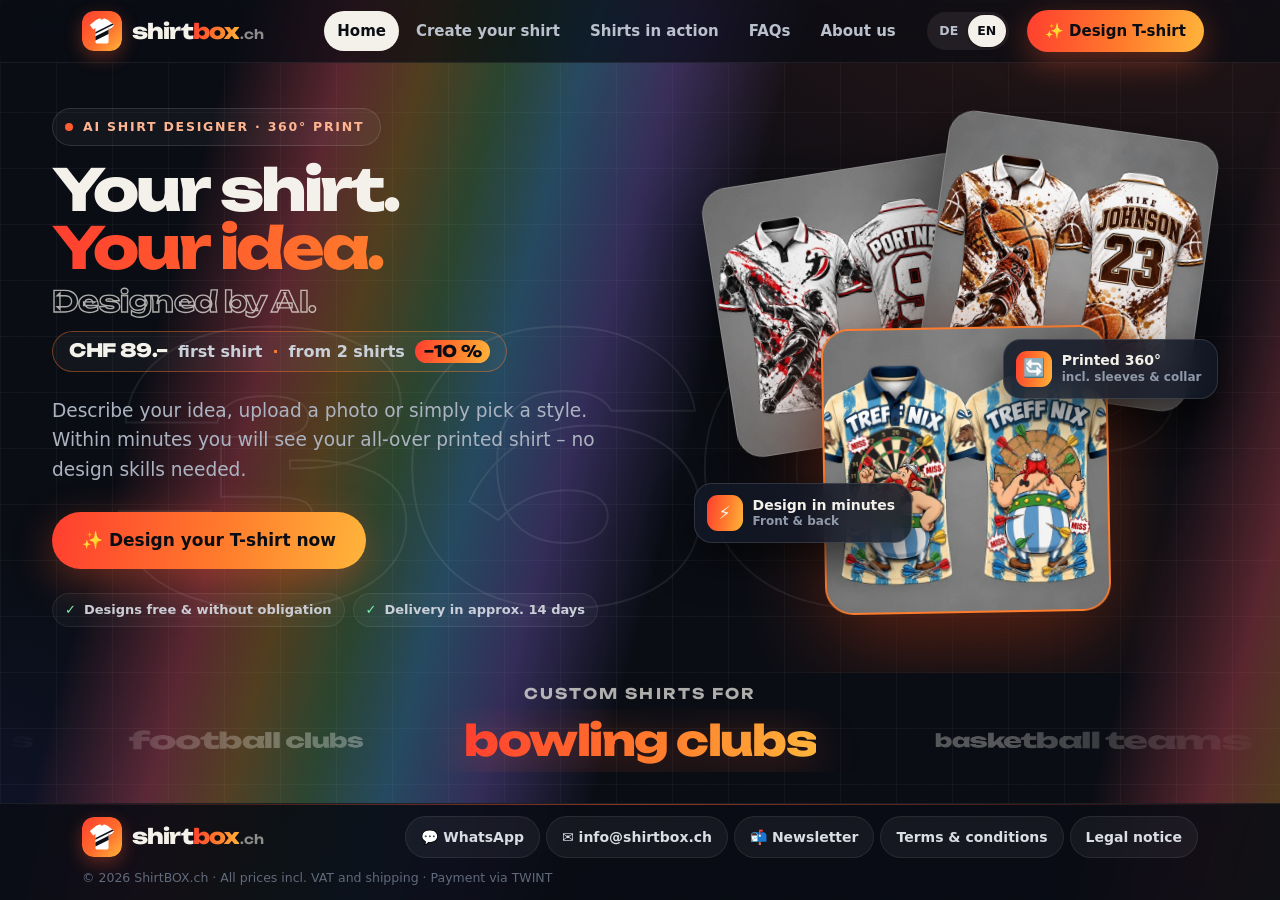
==== commit 6493c0b5: "Add files via upload" ====
--- a/index.html
+++ b/index.html
@@ -10,7 +10,7 @@
 <link href="schrift/unbounded-latin.woff2" rel="preload" as="font" type="font/woff2" crossorigin/>
 <link href="shirtbox.css?v=20261025-raster" rel="stylesheet"/>
 <link href="marke.css?v=20261025-raster" rel="stylesheet"/>
-<link href="home.css?v=20261025-karussell" rel="stylesheet"/>
+<link href="home.css?v=20261025-preis3" rel="stylesheet"/>
 <script>if ("scrollRestoration" in history) history.scrollRestoration = "manual";</script>
 </head>
 <body class="home">
@@ -29,6 +29,7 @@
 <div class="hx-copy">
 <p class="hx-kicker"><span class="hx-dot" aria-hidden="true"></span>KI-Shirt-Designer · 360°-Druck</p>
 <h1 id="page-title"><span>Ihr Shirt.</span> <span class="hx-grad">Ihre Idee.</span> <span class="hx-outline">Von der KI gestaltet.</span></h1>
+<p class="hx-price"><b>CHF 89.–</b><span>erstes Shirt</span><i aria-hidden="true">·</i><span>ab 2 Shirts</span><b class="hx-price-off">−10 %</b></p>
 <p class="hx-lead">Beschreiben Sie Ihre Idee, laden Sie ein Foto hoch oder wählen Sie einfach einen Stil. In wenigen Minuten sehen Sie Ihr rundum bedrucktes Shirt – ganz ohne Grafikkenntnisse.</p>
 <div class="hx-actions">
 <a class="hx-btn hx-btn-main" href="designhilfe.html">✨ Jetzt T-Shirt designen</a></div>
@@ -66,7 +67,7 @@
 </main>
 
 <script defer="" src="navigation.js?v=20261023-neu"></script>
-<script defer="" src="language.js?v=20261025-anlass"></script>
+<script defer="" src="language.js?v=20261025-preis"></script>
 <script defer="" src="hero-karten.js?v=20261025-karussell"></script>
 </body>
 </html>
--- a/marke.css
+++ b/marke.css
@@ -18,6 +18,16 @@
 body.simple-home .footer-legal{text-align:left!important}
 body.simple-home [data-lang].active{background:#ff7a2b!important;border-color:#ff7a2b!important;color:#090c13!important}
 @media(max-width:860px){.logo-icon{width:34px;height:34px;border-radius:10px}.logo-word{font-size:18px}}
+
+/* Hintergrund-Werkzeuge (navigation.js): hauchdünne Strichzeichnungen, tauchen abwechselnd auf, schweben leicht und verblassen. */
+.sb-tools{position:fixed;inset:0;z-index:-1;overflow:hidden;pointer-events:none}
+.sb-tools span{position:absolute;opacity:0;animation:sbTool 9s ease-in-out forwards}
+.sb-tools svg{display:block;width:100%;height:100%;overflow:visible;fill:none;stroke:currentColor;stroke-width:1.2;stroke-linecap:round;stroke-linejoin:round}
+.sb-tools svg *{vector-effect:non-scaling-stroke}
+.sb-tools span.is-still{animation:none;opacity:.13;transform:rotate(var(--r))}
+.sb-tools .is-fly{animation:sbFly 7.5s cubic-bezier(.25,.1,.3,1) forwards}
+@keyframes sbFly{0%{opacity:0;transform:translate(var(--dx),var(--dy)) scale(.12) rotate(calc(var(--r) - 90deg))}30%{opacity:.22}65%{opacity:.2}100%{opacity:0;transform:translate(0,0) scale(1.35) rotate(var(--r))}}
+@keyframes sbTool{0%{opacity:0;transform:translateY(16px) rotate(var(--r)) scale(.9)}25%,70%{opacity:.2}100%{opacity:0;transform:translateY(-16px) rotate(var(--r)) scale(1)}}
 
 /* Fusszeile: eine schlanke Zeile – Logo, Kontakt, Rechtliches. */
 .site-footer{position:relative;margin:0;background:#090c13;color:#9aa3b2;overflow:hidden}
--- a/home.css
+++ b/home.css
@@ -31,6 +31,12 @@
 .hx h1 span{display:block}
 .hx-grad{background:var(--fire);-webkit-background-clip:text;background-clip:text;color:transparent;padding-bottom:.06em}
 .hx-outline{margin-top:.18em;font-size:.5em;font-weight:700;letter-spacing:-.02em;color:transparent;-webkit-text-stroke:1.4px #f4f1eab3}
+/* Preiszeile direkt unter der Überschrift */
+.hx-price{display:inline-flex;flex-wrap:wrap;align-items:center;gap:6px 10px;margin:-8px 0 24px;padding:8px 16px;border-radius:999px;background:#ffffff0a;border:1px solid #ff7a2b66;color:var(--muted-2);font-size:clamp(14px,1.3vw,16px);font-weight:650;line-height:1.2}
+.hx-price b{font-family:"Unbounded","Segoe UI",system-ui,sans-serif;font-size:1.15em;font-weight:800;letter-spacing:-.02em;color:var(--paper)}
+.hx-price i{font-style:normal;color:#ff7a2b}
+.hx-price .hx-price-off{padding:2px 9px;border-radius:999px;background:var(--fire);color:var(--night);font-size:1em}
+.hx-facts li:first-child{display:none}/* Preis steht schon in der Preiszeile */
 .hx-lead{max-width:540px;margin:0 0 30px;color:#aab2c0;font-size:clamp(16px,1.45vw,19px)}
 .hx-actions{display:flex;flex-wrap:wrap;gap:12px;margin:0 0 28px}
 .hx-btn{position:relative;display:inline-flex;align-items:center;justify-content:center;min-height:58px;padding:0 30px;border-radius:999px;font-size:17px;font-weight:800;text-decoration:none;overflow:hidden;transition:transform .2s,box-shadow .2s}
@@ -92,10 +98,11 @@
 
 /* Computer: Hero und Anlässe passen zusammen auf den ersten Bildschirm und stehen senkrecht mittig. Grössen richten sich nach der Bildschirmhöhe. */
 @media(min-width:901px){
-  .hx{flex:1;display:flex;align-items:center;padding:clamp(14px,3vh,48px) 0}
+  .hx{flex:1;display:flex;align-items:center;padding:clamp(8px,2vh,48px) 0}
   .hx-grid{width:100%}
-  .hx-kicker{margin-bottom:clamp(10px,2.2vh,22px)}
-  .hx h1{font-size:clamp(34px,min(5.1vw,7vh),74px);margin-bottom:clamp(12px,2.6vh,26px)}
+  .hx-kicker{margin-bottom:clamp(8px,1.6vh,22px)}
+  .hx h1{font-size:clamp(34px,min(5.1vw,6.4vh),74px);margin-bottom:clamp(12px,2.6vh,26px)}
+  .hx-price{margin:calc(-1 * clamp(4px,1vh,10px)) 0 clamp(12px,2.6vh,24px)}
   .hx-lead{max-width:600px;margin-bottom:clamp(14px,3vh,30px);font-size:clamp(15px,min(1.45vw,2.2vh),19px)}
   .hx-actions{margin-bottom:clamp(12px,2.6vh,28px)}
   .hx-btn{min-height:clamp(48px,6.4vh,58px)}
@@ -116,12 +123,16 @@
 /* Handy: Überschrift → wechselnde Shirts → „Jetzt T-Shirt designen“. Erklärtext, zweiter Knopf und Fakten entfallen. */
 @media(max-width:700px){
   /* Alles auf einen Bildschirm: kleinere Überschrift, Bühne nach Bildschirmhöhe, kein Kicker. */
-  .hx{padding:14px 0 6px}
-  .hx-grid{gap:10px}
+  /* Der Hero füllt die Höhe zwischen Kopf- und Fusszeile; Überschrift, Bilder und Knopf verteilen sich gleichmässig. */
+  .home .shell{min-height:100vh;min-height:100svh}
+  .hx{flex:1;display:flex;padding:12px 0 4px}
+  .hx-grid{flex:1;align-content:space-evenly;gap:10px}
   .hx-copy{display:contents}
   .hx-kicker,.hx-lead,.hx-btn-ghost,.hx-facts{display:none}
   .hx h1{order:2;margin-bottom:0}
-  .hx-stage{order:3;--sh:clamp(200px,min(76vw,38vh),330px);--sh:clamp(200px,min(76vw,38svh),330px);height:var(--sh);width:min(100%,calc(var(--sh)*1.2));margin:6px auto 4px}
+  .hx-price{order:2;justify-self:center;flex-wrap:nowrap;margin:0;padding:5px 11px;gap:6px;font-size:clamp(11px,3.3vw,13px);white-space:nowrap}
+  .hx-price .hx-price-off{padding:1px 7px}
+  .hx-stage{order:3;--sh:clamp(180px,min(78vw,34vh),340px);--sh:clamp(180px,min(78vw,34svh),340px);height:var(--sh);width:min(100%,calc(var(--sh)*1.2));margin:0 auto}
   .hx-actions{order:4;margin:0}
   .hx-btn{min-height:52px}
   .home .occ{padding-top:10px;padding-bottom:6px;margin-bottom:10px}
@@ -135,7 +146,9 @@
 @media(max-width:520px){
   .hx h1{font-size:clamp(25px,7.6vw,32px)}
   .hx-actions .hx-btn{width:100%}
-  .hx-badge.q1{left:0}.hx-badge.q2{right:0}
-  .hx-badge{font-size:13px;padding:9px 12px 9px 9px}
+  .hx-badge{gap:7px;padding:6px 10px 6px 6px;border-radius:13px;font-size:11.5px}
+  .hx-badge span{width:26px;height:26px;border-radius:8px;font-size:14px}
+  .hx-badge small{font-size:10px}
+  .hx-badge.q1{left:-2%;bottom:4%}.hx-badge.q2{right:-2%;top:46%}
 }
 @media(prefers-reduced-motion:reduce){.hx-card,.hx-badge,.hx-dot{animation:none}}
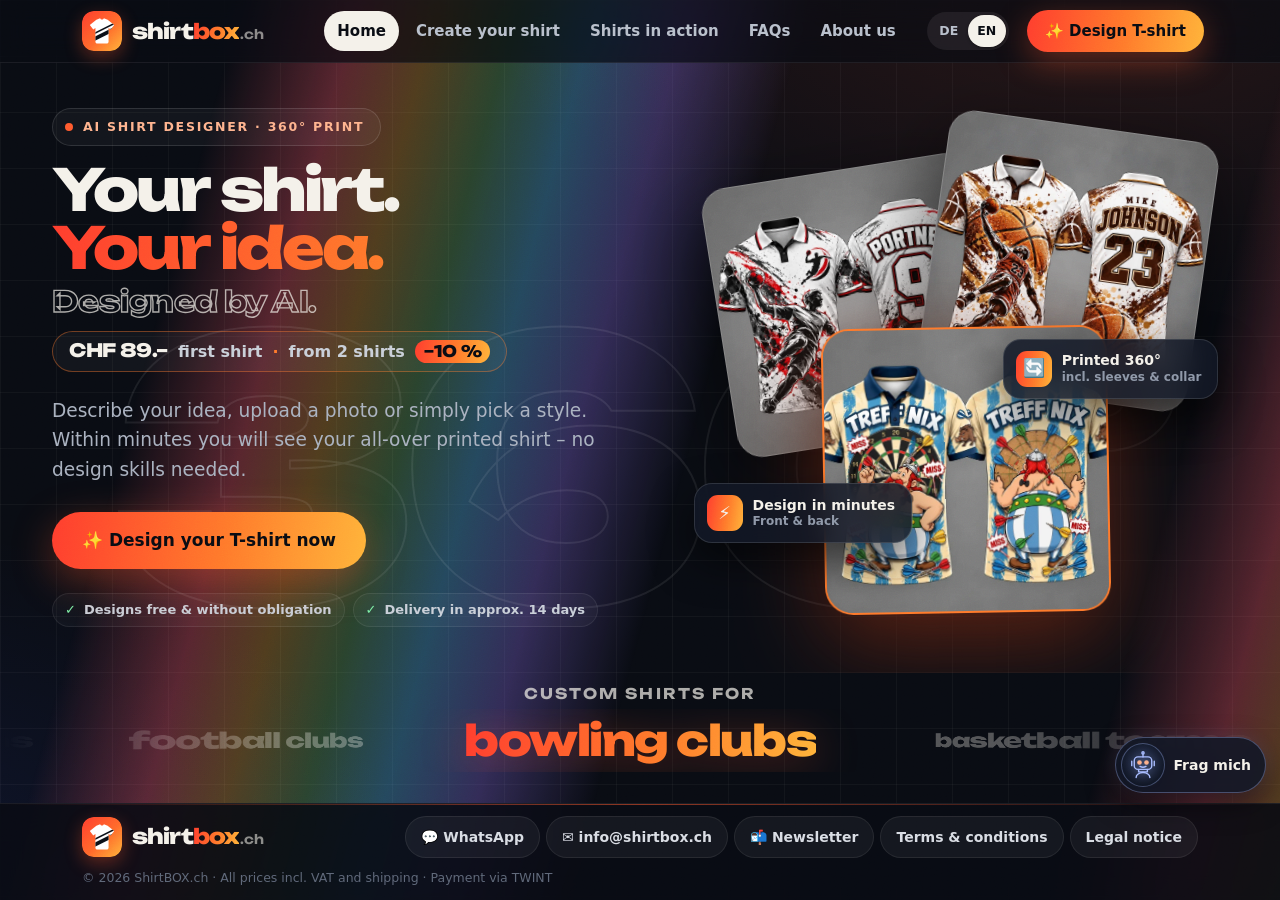
==== commit 67ef75cd: "Add files via upload" ====
--- a/index.html
+++ b/index.html
@@ -10,7 +10,7 @@
 <link href="schrift/unbounded-latin.woff2" rel="preload" as="font" type="font/woff2" crossorigin/>
 <link href="shirtbox.css?v=20261025-raster" rel="stylesheet"/>
 <link href="marke.css?v=20261025-raster" rel="stylesheet"/>
-<link href="home.css?v=20261025-preis3" rel="stylesheet"/>
+<link href="home.css?v=20261031-ipad" rel="stylesheet"/>
 <script>if ("scrollRestoration" in history) history.scrollRestoration = "manual";</script>
 </head>
 <body class="home">
@@ -67,7 +67,8 @@
 </main>
 
 <script defer="" src="navigation.js?v=20261023-neu"></script>
-<script defer="" src="language.js?v=20261025-preis"></script>
+<script defer="" src="language.js?v=20261031-5mb"></script>
 <script defer="" src="hero-karten.js?v=20261025-karussell"></script>
+<script defer src="shirti.js?v=20261031-5mb"></script>
 </body>
 </html>
--- a/home.css
+++ b/home.css
@@ -151,4 +151,19 @@
   .hx-badge small{font-size:10px}
   .hx-badge.q1{left:-2%;bottom:4%}.hx-badge.q2{right:-2%;top:46%}
 }
+/* iPad hochkant (und andere Tablets hochkant): eine Spalte, alles mittig. Überschrift, Preis und Knopf oben,
+   darunter die Shirts in voller Grösse – Kicker, Erklärtext und Fakten entfallen, damit Shirts und Anlässe auf den ersten Bildschirm passen. */
+@media(min-width:701px) and (max-width:1100px) and (orientation:portrait){
+  .hx{flex:1;display:flex;align-items:stretch;padding:clamp(14px,2.2vh,36px) 0 clamp(6px,1.2vh,18px)}
+  .hx-grid{flex:1;width:100%;grid-template-columns:1fr;align-content:space-evenly;gap:clamp(14px,2.4vh,34px)}
+  .hx-copy{text-align:center}
+  .hx h1{font-size:clamp(40px,6.2vw,62px);margin-bottom:clamp(14px,2vh,24px)}
+  .hx-price{margin:0 0 clamp(16px,2.4vh,28px)}
+  .hx-kicker,.hx-lead,.hx-facts{display:none}
+  .hx-actions{justify-content:center;margin:0}
+  .hx-stage{--sh:clamp(250px,min(62vw,100vh - 700px),560px);--sh:clamp(250px,min(62vw,100svh - 700px),560px);height:var(--sh);width:min(100%,calc(var(--sh) * 1.2));max-width:none;margin:0 auto}
+  .home .occ{margin-bottom:clamp(14px,2.6vh,36px)}
+}
+/* Kleinere iPads hochkant: Shirts sind kleiner – die Hinweis-Schilder würden sie verdecken. */
+@media(min-width:701px) and (max-width:1100px) and (orientation:portrait) and (max-height:1020px){.hx-badge{display:none}}
 @media(prefers-reduced-motion:reduce){.hx-card,.hx-badge,.hx-dot{animation:none}}
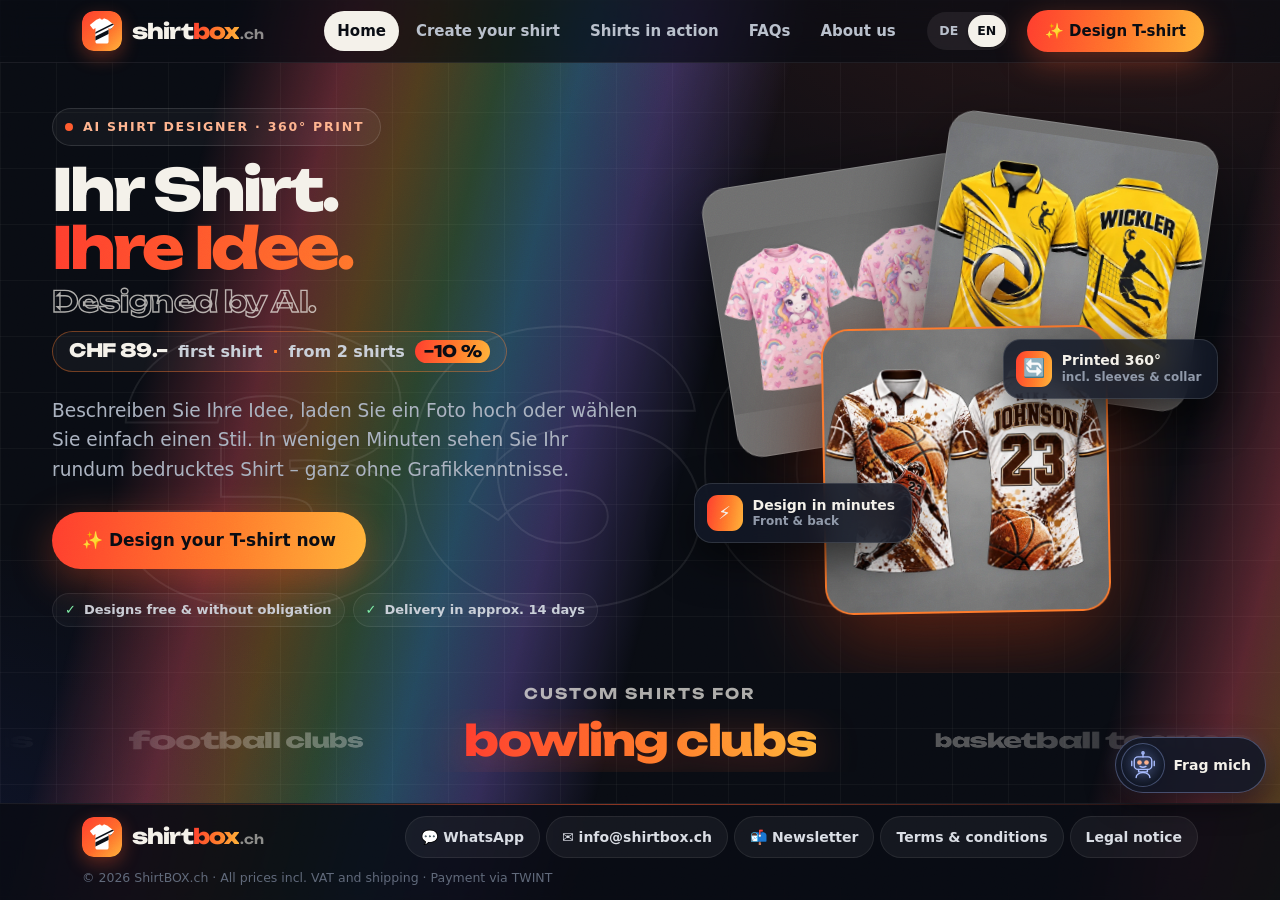
==== commit 4afd995e: "Add files via upload" ====
--- a/index.html
+++ b/index.html
@@ -66,9 +66,9 @@
 </footer>
 </main>
 
-<script defer="" src="navigation.js?v=20261023-neu"></script>
+<script defer="" src="navigation.js?v=20261114-hochformat-2"></script>
 <script defer="" src="language.js?v=20261031-5mb"></script>
-<script defer="" src="hero-karten.js?v=20261025-karussell"></script>
+<script defer="" src="hero-karten.js?v=20261116-zufall-6"></script>
 <script defer src="shirti.js?v=20261031-5mb"></script>
 </body>
 </html>
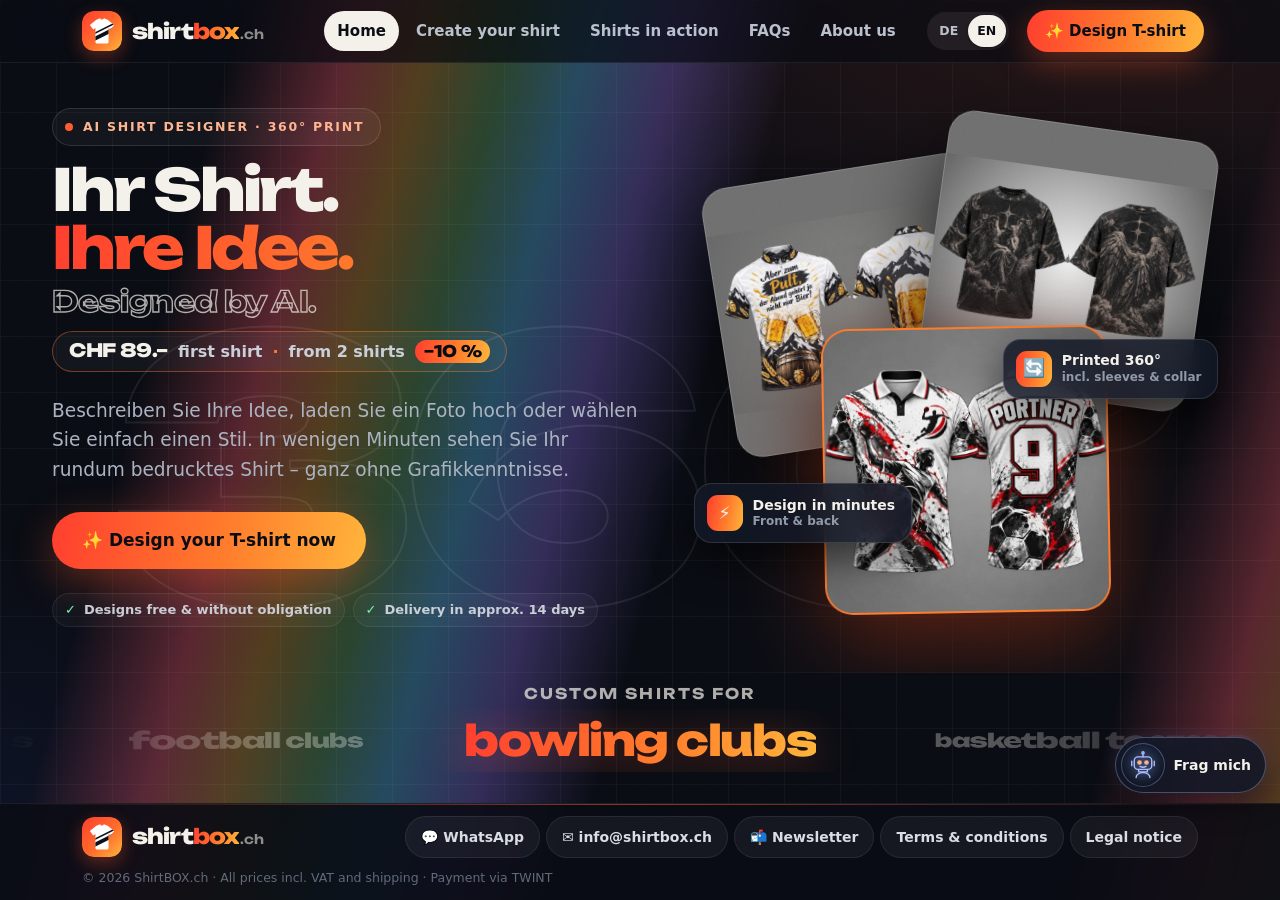
==== commit eb625c8a: "Add files via upload" ====
--- a/index.html
+++ b/index.html
@@ -68,7 +68,7 @@
 
 <script defer="" src="navigation.js?v=20261114-hochformat-2"></script>
 <script defer="" src="language.js?v=20261031-5mb"></script>
-<script defer="" src="hero-karten.js?v=20261116-zufall-6"></script>
+<script defer="" src="hero-karten.js?v=20261116-quadrat-2"></script>
 <script defer src="shirti.js?v=20261031-5mb"></script>
 </body>
 </html>
